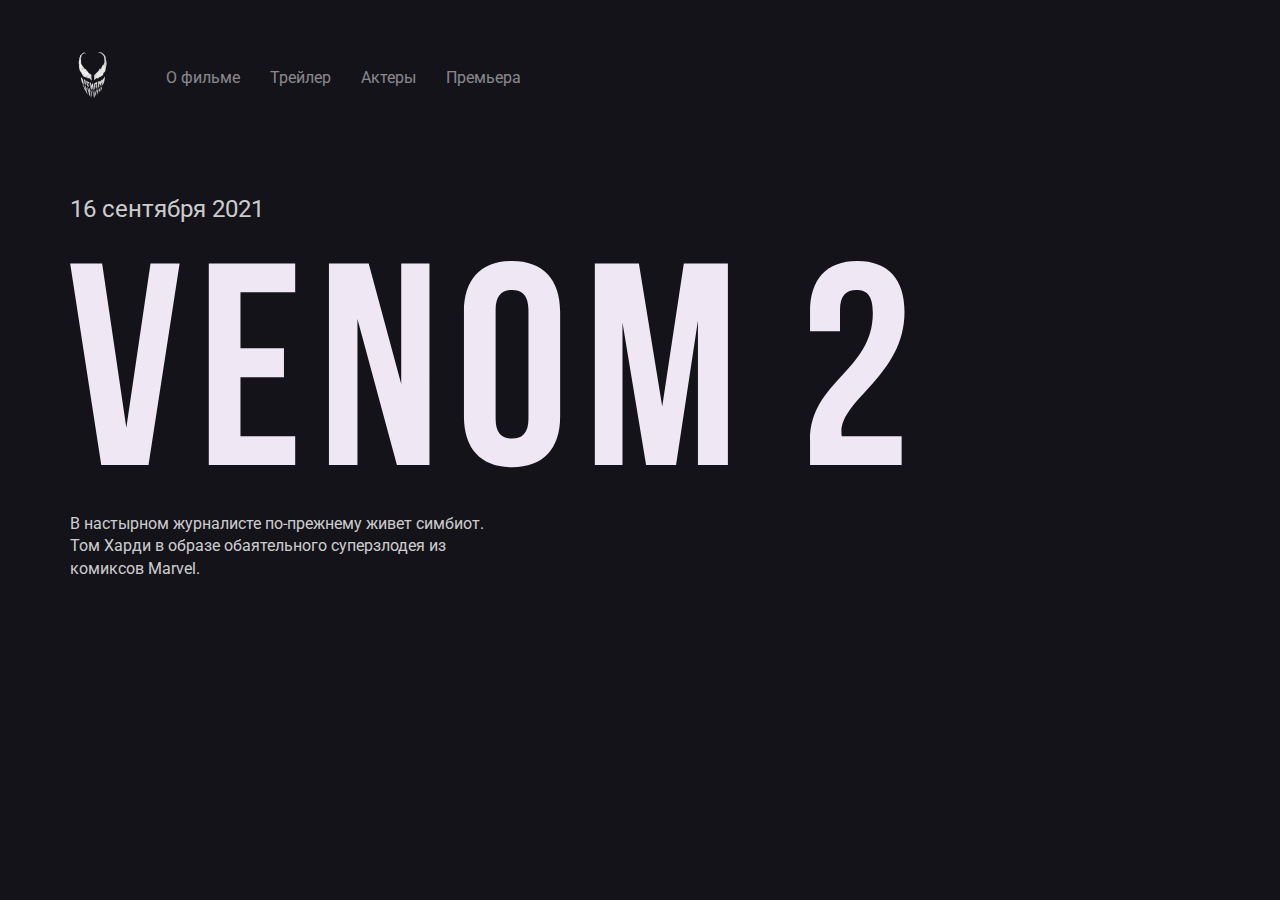
==== index.html @ ae23286c "Создание структуры проекта и верстка шапки сайта" ====
<!DOCTYPE html>
<html lang="ru">
<head>
    <meta charset="UTF-8">
    <meta http-equiv="X-UA-Compatible" content="IE=edge">
    <meta name="viewport" content="width=device-width, initial-scale=1.0">
    <title>Venom 2</title>
    <link rel="stylesheet" href="css/normalize.css">
    <link rel="stylesheet" href="css/style.css">
    <link rel="preconnect" href="https://fonts.gstatic.com">
    <link href="https://fonts.googleapis.com/css2?family=Roboto:wght@400;700&display=swap" rel="stylesheet">
</head>
<body>
<div class="container">
        <header class="header">
            <a href="/" class="logo-link">
                <img width="46" height="71" src="img/logo.png" alt="logo" class="logo-image">
            </a>
            <nav class="nav"></nav>
            <ul class="nav-menu">
                <li class="nav-menu-item">
                    <a href="about.html" class="nav-menu-link">О фильме</a>
                </li>
                <li class="nav-menu-item">
                    <a href="trailer.html" class="nav-menu-link">Трейлер</a>
                </li>
                <li class="nav-menu-item">
                    <a href="actors.html" class="nav-menu-link">Актеры</a>
                </li>
                <li class="nav-menu-item">
                    <a href="premiere.html" class="nav-menu-link">Премьера</a>
                </li>
            </ul>
        </header>
        <div class="film">
            <div class="film-text">
                <span class="film-date">16 сентября 2021</span>
                <img src="img/venom-2.svg" alt="logo: venom-2" class="film-logo">
                <p class="film-description">
                    В настырном журналисте по-прежнему живет симбиот. Том Харди в образе обаятельного суперзлодея из комиксов Marvel.
                </p>
            </div>
            <!-- /.film-text -->
        </div>
        <!-- /.film -->
</div>
<!-- /.container -->
</body>
</html>
---- css/style.css ----
body {
  background-color: #14131a;
  color: #fff;
  font-family: "Roboto", sans-serif;
}
.container {
  max-width: 1140px;
  margin: auto;
}
.header {
  display: flex;
  align-items: center;
  padding-top: 40px;
  margin-bottom: 80px;
}
.logo-link {
  display: inline-block;
  margin-right: 50px;
}
.nav-menu {
  margin: 0;
  padding: 0;
  list-style: none;
  display: flex;
}
.nav-menu-item {
  margin-right: 30px;
}
.nav-menu-link {
  text-decoration: none; /*убираем подчеркивание ссылок*/
  color: rgba(255, 255, 255, 0.5);
}
.film-date {
  display: block;
  font-size: 24px;
  line-height: 28px;
  margin-bottom: 38px;
  color: rgba(255, 255, 255, 0.8);
}
.film-description {
  margin-top: 40px;
  max-width: 423px;
  font-size: 16px;
  line-height: 140%;
  color: rgba(255, 255, 255, 0.8);
}
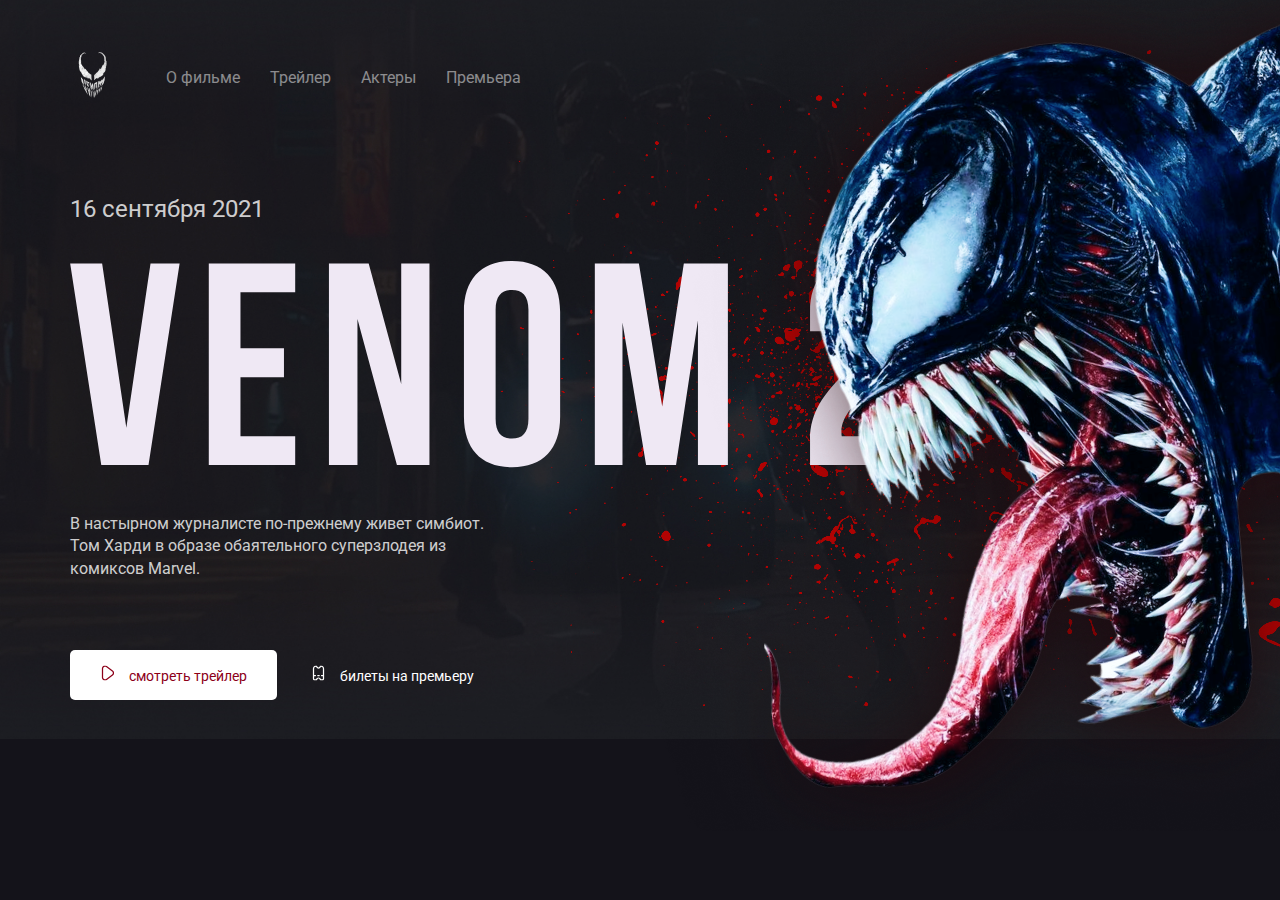
==== commit d85a7a41: "Верстка главной страницы, добавление фоновых изображений" ====
--- a/index.html
+++ b/index.html
@@ -10,7 +10,7 @@
     <link rel="preconnect" href="https://fonts.gstatic.com">
     <link href="https://fonts.googleapis.com/css2?family=Roboto:wght@400;700&display=swap" rel="stylesheet">
 </head>
-<body>
+<body class="blood">
 <div class="container">
         <header class="header">
             <a href="/" class="logo-link">
@@ -41,9 +41,21 @@
                 </p>
             </div>
             <!-- /.film-text -->
+            <div class="button-group">
+                <button class="button button-primary">
+                    <img width="15" src="img/play.svg" alt="icon: play" class="button-icon">
+                    <span class="button-text">смотреть трейлер</span>
+                </button>
+                <a href="trailer.html" class="button button-link">
+                    <img width="15" src="img/ticket.svg" alt="icon: ticket" class="button-icon">
+                    <span class="button-text">билеты на премьеру</span>
+                </a>
+            </div>
+            <!-- /.button-group -->            
         </div>
         <!-- /.film -->
 </div>
 <!-- /.container -->
+<img src="img/venom.png" alt="photo: venom" class="venom">
 </body>
 </html>--- a/css/style.css
+++ b/css/style.css
@@ -1,5 +1,4 @@
 body {
-  background-color: #14131a;
   color: #fff;
   font-family: "Roboto", sans-serif;
 }
@@ -44,3 +43,38 @@
   line-height: 140%;
   color: rgba(255, 255, 255, 0.8);
 }
+.button {
+  padding: 15px 30px;
+  border: none;
+  border-radius: 5px;
+  text-decoration: none;
+  cursor: pointer;
+}
+.button-icon.button-text {
+  display: inline-block;
+  vertical-align: middle;
+}
+.button-text {
+  font-size: 14px;
+  line-height: 16px;
+  margin-left: 10px;
+}
+.button-primary {
+  color: #8d0019;
+  background-color: #fff;
+}
+.button-link {
+  color: #fff;
+}
+.button-group {
+  margin-top: 70px;
+}
+.venom {
+  position: absolute;
+  top: 0;
+  right: 0;
+}
+.blood {
+  background: url("../img/blood.png") no-repeat top right,
+    #14131a url("../img/background.jpg") no-repeat center center / 100%;
+}
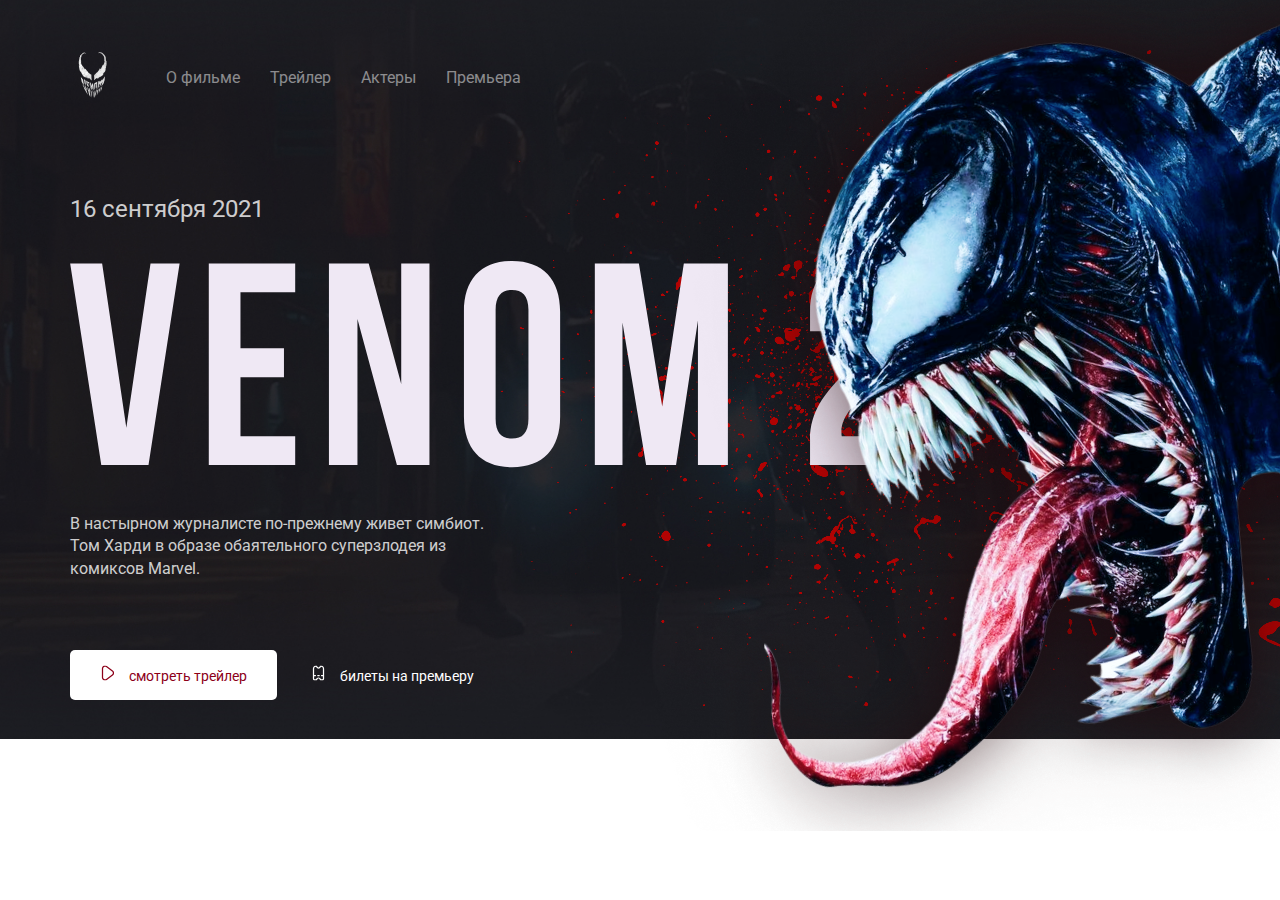
==== commit a28e6529: "Создание страницы "О фильме"" ====
--- a/index.html
+++ b/index.html
@@ -4,7 +4,8 @@
     <meta charset="UTF-8">
     <meta http-equiv="X-UA-Compatible" content="IE=edge">
     <meta name="viewport" content="width=device-width, initial-scale=1.0">
-    <title>Venom 2</title>
+    <title>Главная - Venom 2</title>
+    <link rel="stylesheet" href="css/normalize.css">
     <link rel="stylesheet" href="css/normalize.css">
     <link rel="stylesheet" href="css/style.css">
     <link rel="preconnect" href="https://fonts.gstatic.com">
--- a/css/style.css
+++ b/css/style.css
@@ -1,4 +1,5 @@
 body {
+  background-color: #14131a;
   color: #fff;
   font-family: "Roboto", sans-serif;
 }
@@ -76,5 +77,90 @@
 }
 .blood {
   background: url("../img/blood.png") no-repeat top right,
-    #14131a url("../img/background.jpg") no-repeat center center / 100%;
+    url("../img/background.jpg") no-repeat center center / 100%;
 }
+.primary-bg {
+  background: #14131a url("../img/background.jpg") no-repeat center center /
+    100%;
+}
+.content {
+  display: flex;
+}
+.col {
+  flex-basis: 50%;
+}
+.content-title {
+  font-weight: bold;
+  font-size: 36px;
+  line-height: 42px;
+  color: rgba(255, 255, 255, 0.8);
+  margin-bottom: 20px;
+}
+.contentsubtitle {
+  font-weight: bold;
+  font-size: 16px;
+  line-height: 140%;
+  color: rgba(255, 255, 255, 0.8);
+  margin-bottom: 15px;
+  margin-top: 0;
+}
+.content-text {
+  font-weight: normal;
+  font-size: 16px;
+  line-height: 140%;
+  color: rgba(255, 255, 255, 0.8);
+  max-width: 423px;
+  margin-bottom: 30px;
+}
+.content .list {
+  list-style-type: none;
+  padding: 0;
+}
+.list-item {
+  line-height: 1.5;
+}
+.column-2 {
+  -webkit-column-count: 2;
+  -moz-column-count: 2;
+  column-count: 2;
+  -webkit-column-gap: 20px;
+  -moz-column-gap: 20px;
+  column-gap: 20px;
+  max-width: 350px;
+}
+.content .trailer {
+  width: 356px;
+  height: 205px;
+  background: url("../img/trailer-cover.jpg") no-repeat center / contain;
+  border-radius: 5px;
+  display: flex;
+  align-items: center;
+  justify-content: center;
+  margin-top: 33px;
+}
+.trailer .play {
+  width: 45px;
+  height: 45px;
+  border-radius: 50%;
+  border: none;
+  cursor: pointer;
+}
+.trailer .play-icon {
+  transform: translate(1px, 1px);
+}
+.poster-wrapper {
+  display: flex;
+  align-items: start;
+}
+.poster {
+  width: 362px;
+  border-radius: 5px;
+  margin-right: 30px;
+}
+.poster-wrapper .contentsubtitle {
+  margin-bottom: 5px;
+}
+.poster-wrapper .list {
+  margin: 0;
+  margin-bottom: 20px;
+}
